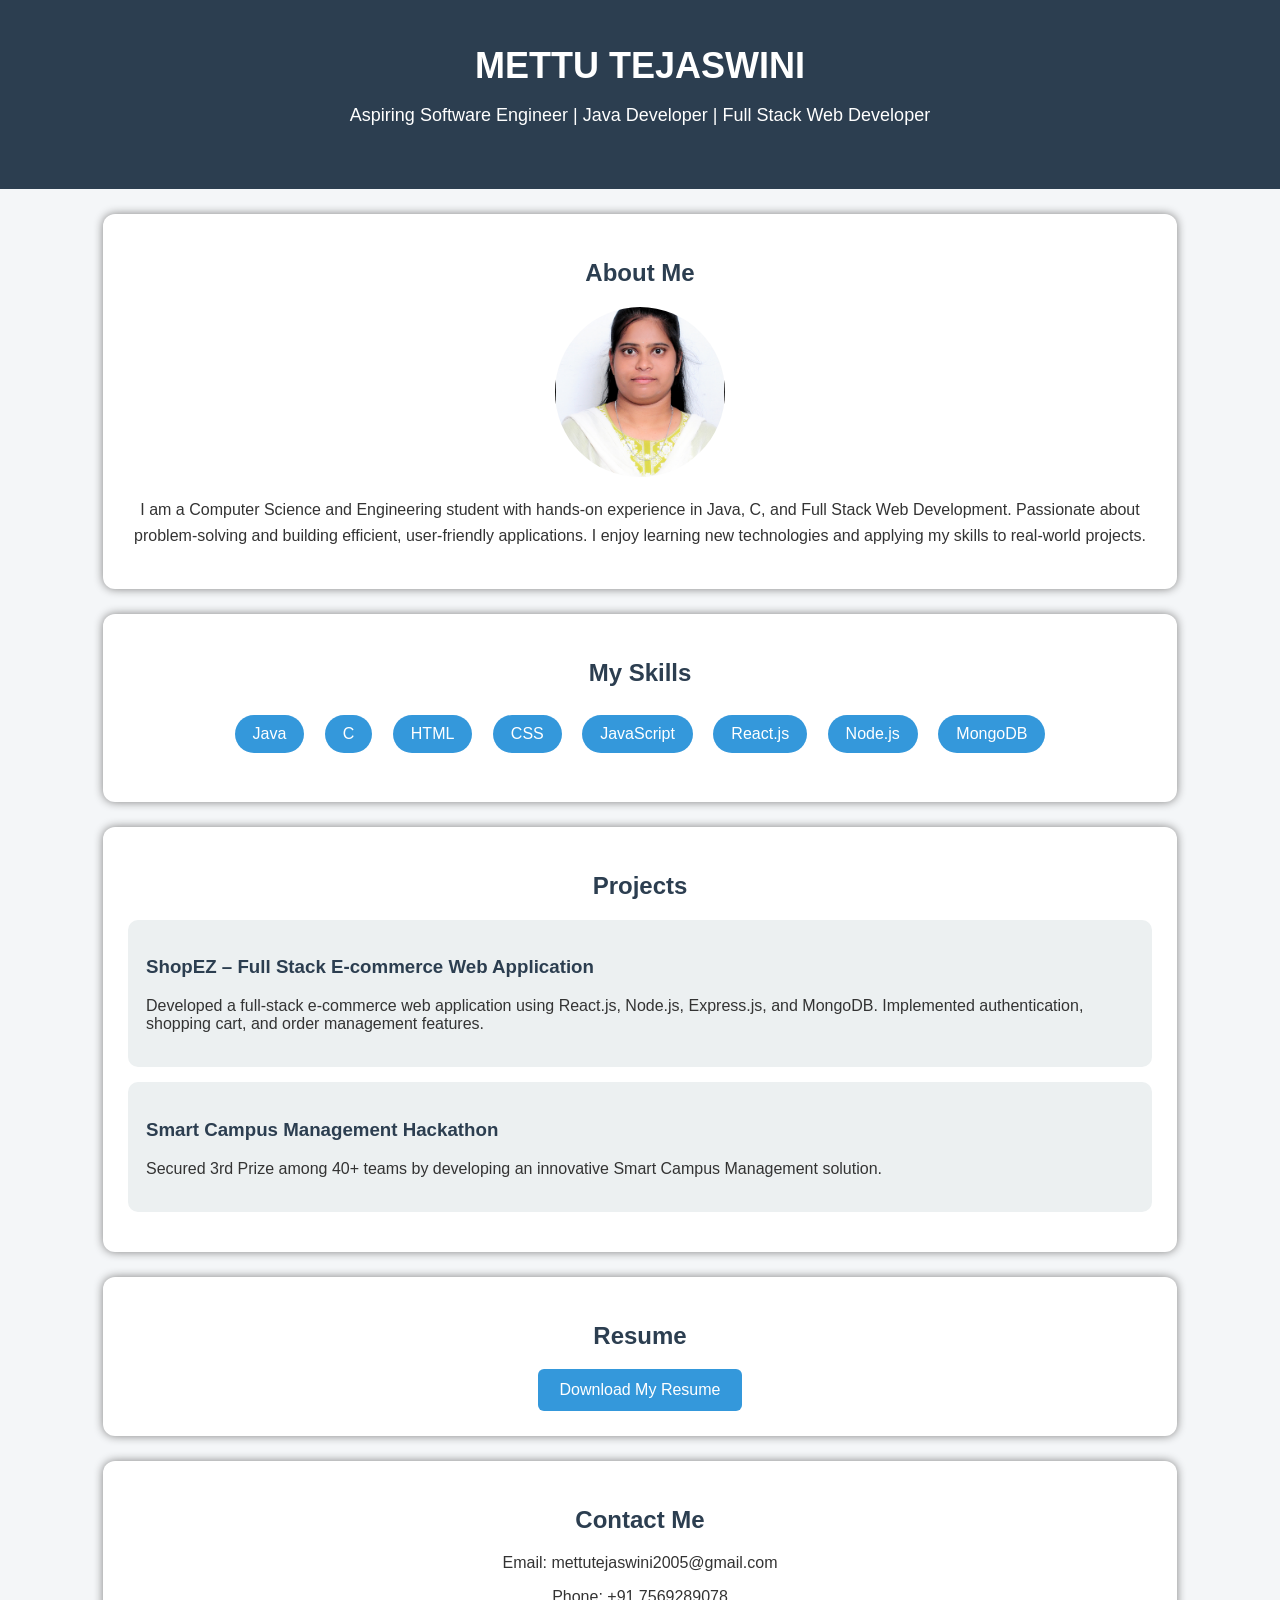
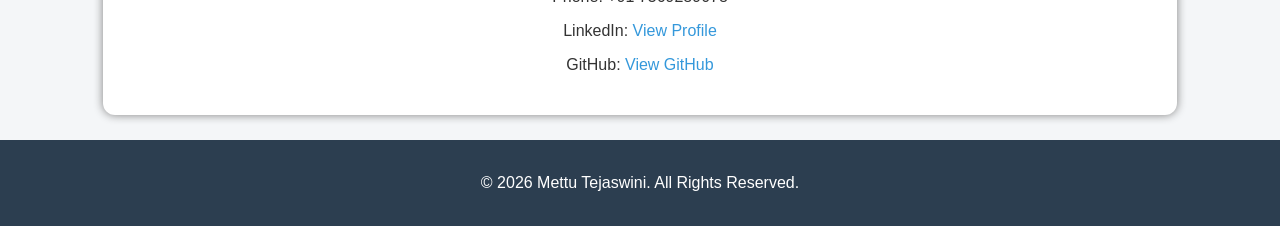
==== index.html @ 5e646e2e "Add files via upload" ====
<!DOCTYPE html>
<html lang="en">
<head>
    <meta charset="UTF-8">
    <meta name="viewport" content="width=device-width, initial-scale=1.0">
    <title>Mettu Tejaswini Portfolio</title>
    <link rel="stylesheet" href="style.css">
</head>
<body>

<header>
    <h1>METTU TEJASWINI</h1>
    <p>Aspiring Software Engineer | Java Developer | Full Stack Web Developer</p>
</header>

<section class="about">
    <h2>About Me</h2>

    <img src="images/profile.png" alt="Profile Photo" class="profile">

    <p>
        I am a Computer Science and Engineering student with hands-on experience in Java, C, and Full Stack Web Development. Passionate about problem-solving and building efficient, user-friendly applications. I enjoy learning new technologies and applying my skills to real-world projects.

    </p>
</section>

<section class="skills">
    <h2>My Skills</h2>

    <ul>
        <li>Java</li>
        <li>C</li>
        <li>HTML</li>
        <li>CSS</li>
        <li>JavaScript</li>
        <li>React.js</li>
        <li>Node.js</li>
        <li>MongoDB</li>
    </ul>
</section>

<section class="projects">
    <h2>Projects</h2>

    <div class="project">
        <h3>ShopEZ – Full Stack E-commerce Web Application</h3>

        <p>
            Developed a full-stack e-commerce web application using
            React.js, Node.js, Express.js, and MongoDB. Implemented
            authentication, shopping cart, and order management features.
        </p>
    </div>

    <div class="project">
        <h3>Smart Campus Management Hackathon</h3>

        <p>
            Secured 3rd Prize among 40+ teams by developing an innovative
            Smart Campus Management solution.
        </p>
    </div>
</section>

<section class="resume">
    <h2>Resume</h2>

    <a href="resume/resume.pdf" download class="btn">
        Download My Resume
    </a>
</section>

<section class="contact">
    <h2>Contact Me</h2>

    <p>Email: mettutejaswini2005@gmail.com</p>

    <p>Phone: +91 7569289078</p>

    <p>
        LinkedIn:
        <a href="https://www.linkedin.com/in/m-tejaswini-128678366/" target="_blank">
            View Profile
        </a>
    </p>

    <p>
        GitHub:
        <a href="https://github.com/Mettutejureddy45" target="_blank">
            View GitHub
        </a>
    </p>
</section>

<footer>
    <p>© 2026 Mettu Tejaswini. All Rights Reserved.</p>
</footer>

</body>
</html>
---- style.css ----
body {
    margin: 0;
    font-family: Arial, sans-serif;
    background-color: #f4f6f8;
    color: #333;
}

header {
    background-color: #2c3e50;
    color: white;
    text-align: center;
    padding: 45px 20px;
}

header h1 {
    margin: 0;
    font-size: 36px;
}

header p {
    font-size: 18px;
}

section {
    background-color: white;
    width: 80%;
    margin: 25px auto;
    padding: 25px;
    border-radius: 12px;
    box-shadow: 0 0 10px gray;
}

h2 {
    text-align: center;
    color: #2c3e50;
}

.profile {
    width: 170px;
    height: 170px;
    border-radius: 50%;
    display: block;
    margin: 20px auto;
    object-fit: cover;
}

.about p {
    text-align: center;
    line-height: 1.6;
}

.skills ul {
    list-style: none;
    padding: 0;
    text-align: center;
}

.skills li {
    display: inline-block;
    background-color: #3498db;
    color: white;
    padding: 10px 18px;
    margin: 8px;
    border-radius: 20px;
}

.project {
    background-color: #ecf0f1;
    padding: 18px;
    margin: 15px 0;
    border-radius: 10px;
}

.project h3 {
    color: #2c3e50;
}

.resume {
    text-align: center;
}

.btn {
    display: inline-block;
    background-color: #3498db;
    color: white;
    padding: 12px 22px;
    text-decoration: none;
    border-radius: 6px;
}

.btn:hover {
    background-color: #2980b9;
}

.contact {
    text-align: center;
}

.contact a {
    color: #3498db;
    text-decoration: none;
}

footer {
    background-color: #2c3e50;
    color: white;
    text-align: center;
    padding: 18px;
}
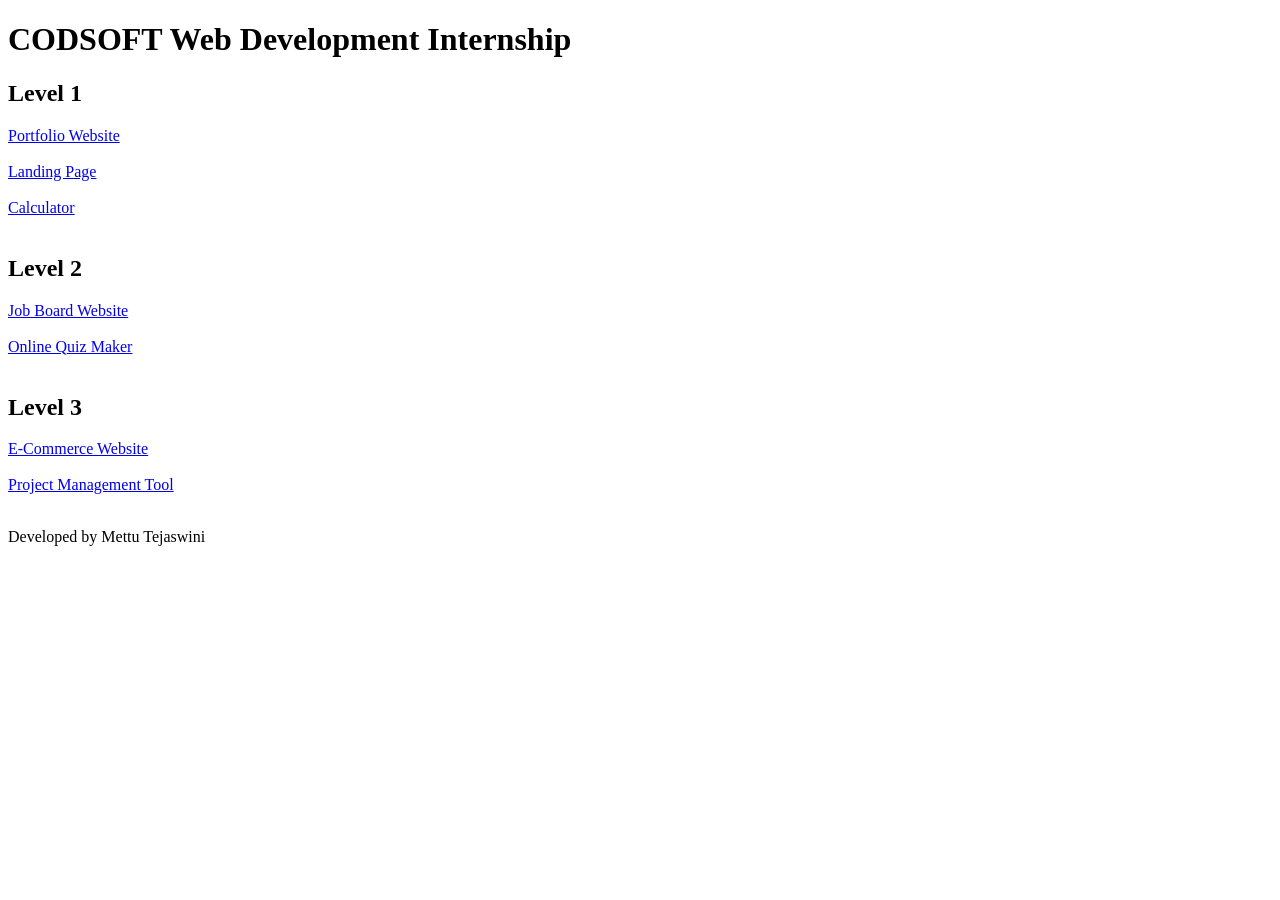
==== commit 93a5b7b1: "Add files via upload" ====
--- a/index.html
+++ b/index.html
@@ -3,98 +3,26 @@
 <head>
     <meta charset="UTF-8">
     <meta name="viewport" content="width=device-width, initial-scale=1.0">
-    <title>Mettu Tejaswini Portfolio</title>
-    <link rel="stylesheet" href="style.css">
+    <title>CODSOFT Projects</title>
 </head>
 <body>
 
-<header>
-    <h1>METTU TEJASWINI</h1>
-    <p>Aspiring Software Engineer | Java Developer | Full Stack Web Developer</p>
-</header>
+    <h1>CODSOFT Web Development Internship</h1>
 
-<section class="about">
-    <h2>About Me</h2>
+    <h2>Level 1</h2>
+    <a href="L1_Portfolio/index.html">Portfolio Website</a><br><br>
+    <a href="L1_LandingPage/index.html">Landing Page</a><br><br>
+    <a href="L1_Calculator/index.html">Calculator</a><br><br>
 
-    <img src="images/profile.png" alt="Profile Photo" class="profile">
+    <h2>Level 2</h2>
+    <a href="L2_JobBoard/index.html">Job Board Website</a><br><br>
+    <a href="L2_QuizMaker/index.html">Online Quiz Maker</a><br><br>
 
-    <p>
-        I am a Computer Science and Engineering student with hands-on experience in Java, C, and Full Stack Web Development. Passionate about problem-solving and building efficient, user-friendly applications. I enjoy learning new technologies and applying my skills to real-world projects.
+    <h2>Level 3</h2>
+    <a href="L3_ECommerce/index.html">E-Commerce Website</a><br><br>
+    <a href="L3_ProjectManagement/index.html">Project Management Tool</a><br><br>
 
-    </p>
-</section>
-
-<section class="skills">
-    <h2>My Skills</h2>
-
-    <ul>
-        <li>Java</li>
-        <li>C</li>
-        <li>HTML</li>
-        <li>CSS</li>
-        <li>JavaScript</li>
-        <li>React.js</li>
-        <li>Node.js</li>
-        <li>MongoDB</li>
-    </ul>
-</section>
-
-<section class="projects">
-    <h2>Projects</h2>
-
-    <div class="project">
-        <h3>ShopEZ – Full Stack E-commerce Web Application</h3>
-
-        <p>
-            Developed a full-stack e-commerce web application using
-            React.js, Node.js, Express.js, and MongoDB. Implemented
-            authentication, shopping cart, and order management features.
-        </p>
-    </div>
-
-    <div class="project">
-        <h3>Smart Campus Management Hackathon</h3>
-
-        <p>
-            Secured 3rd Prize among 40+ teams by developing an innovative
-            Smart Campus Management solution.
-        </p>
-    </div>
-</section>
-
-<section class="resume">
-    <h2>Resume</h2>
-
-    <a href="resume/resume.pdf" download class="btn">
-        Download My Resume
-    </a>
-</section>
-
-<section class="contact">
-    <h2>Contact Me</h2>
-
-    <p>Email: mettutejaswini2005@gmail.com</p>
-
-    <p>Phone: +91 7569289078</p>
-
-    <p>
-        LinkedIn:
-        <a href="https://www.linkedin.com/in/m-tejaswini-128678366/" target="_blank">
-            View Profile
-        </a>
-    </p>
-
-    <p>
-        GitHub:
-        <a href="https://github.com/Mettutejureddy45" target="_blank">
-            View GitHub
-        </a>
-    </p>
-</section>
-
-<footer>
-    <p>© 2026 Mettu Tejaswini. All Rights Reserved.</p>
-</footer>
+    <p>Developed by Mettu Tejaswini</p>
 
 </body>
 </html>
